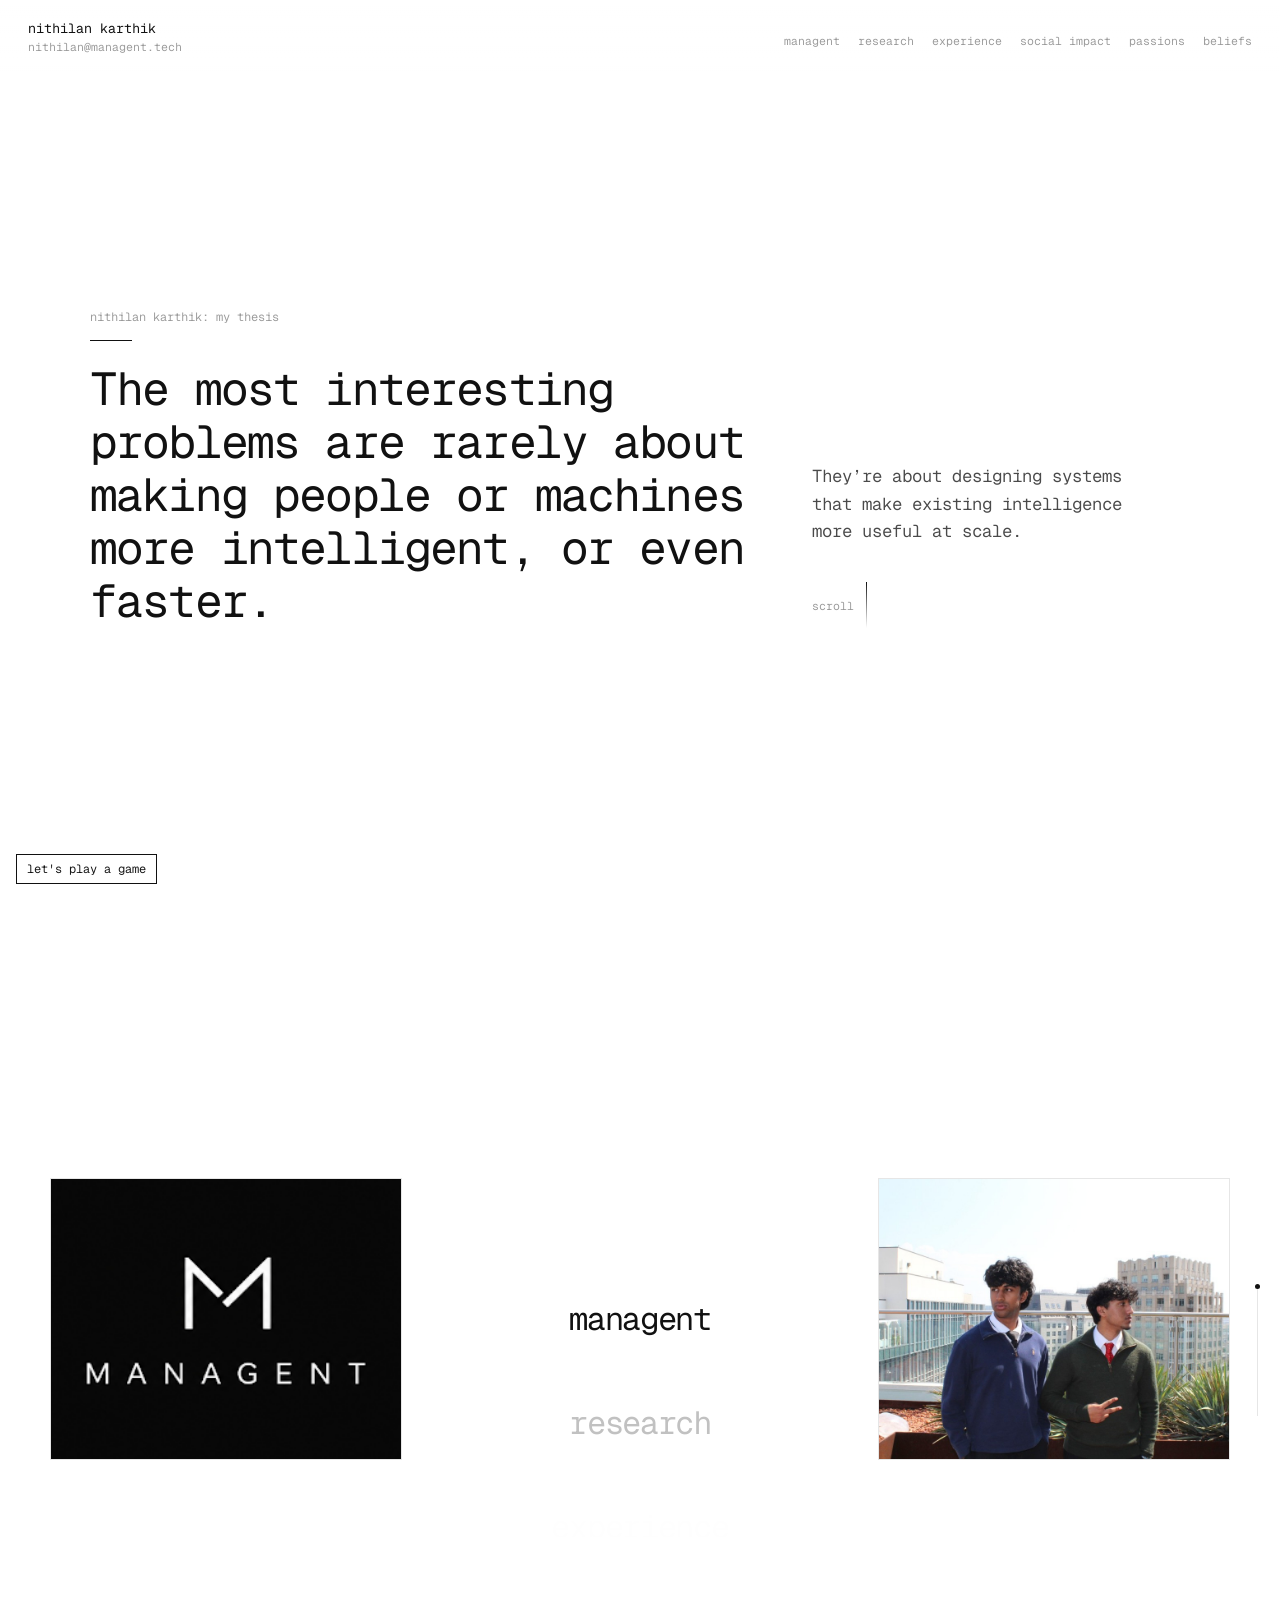
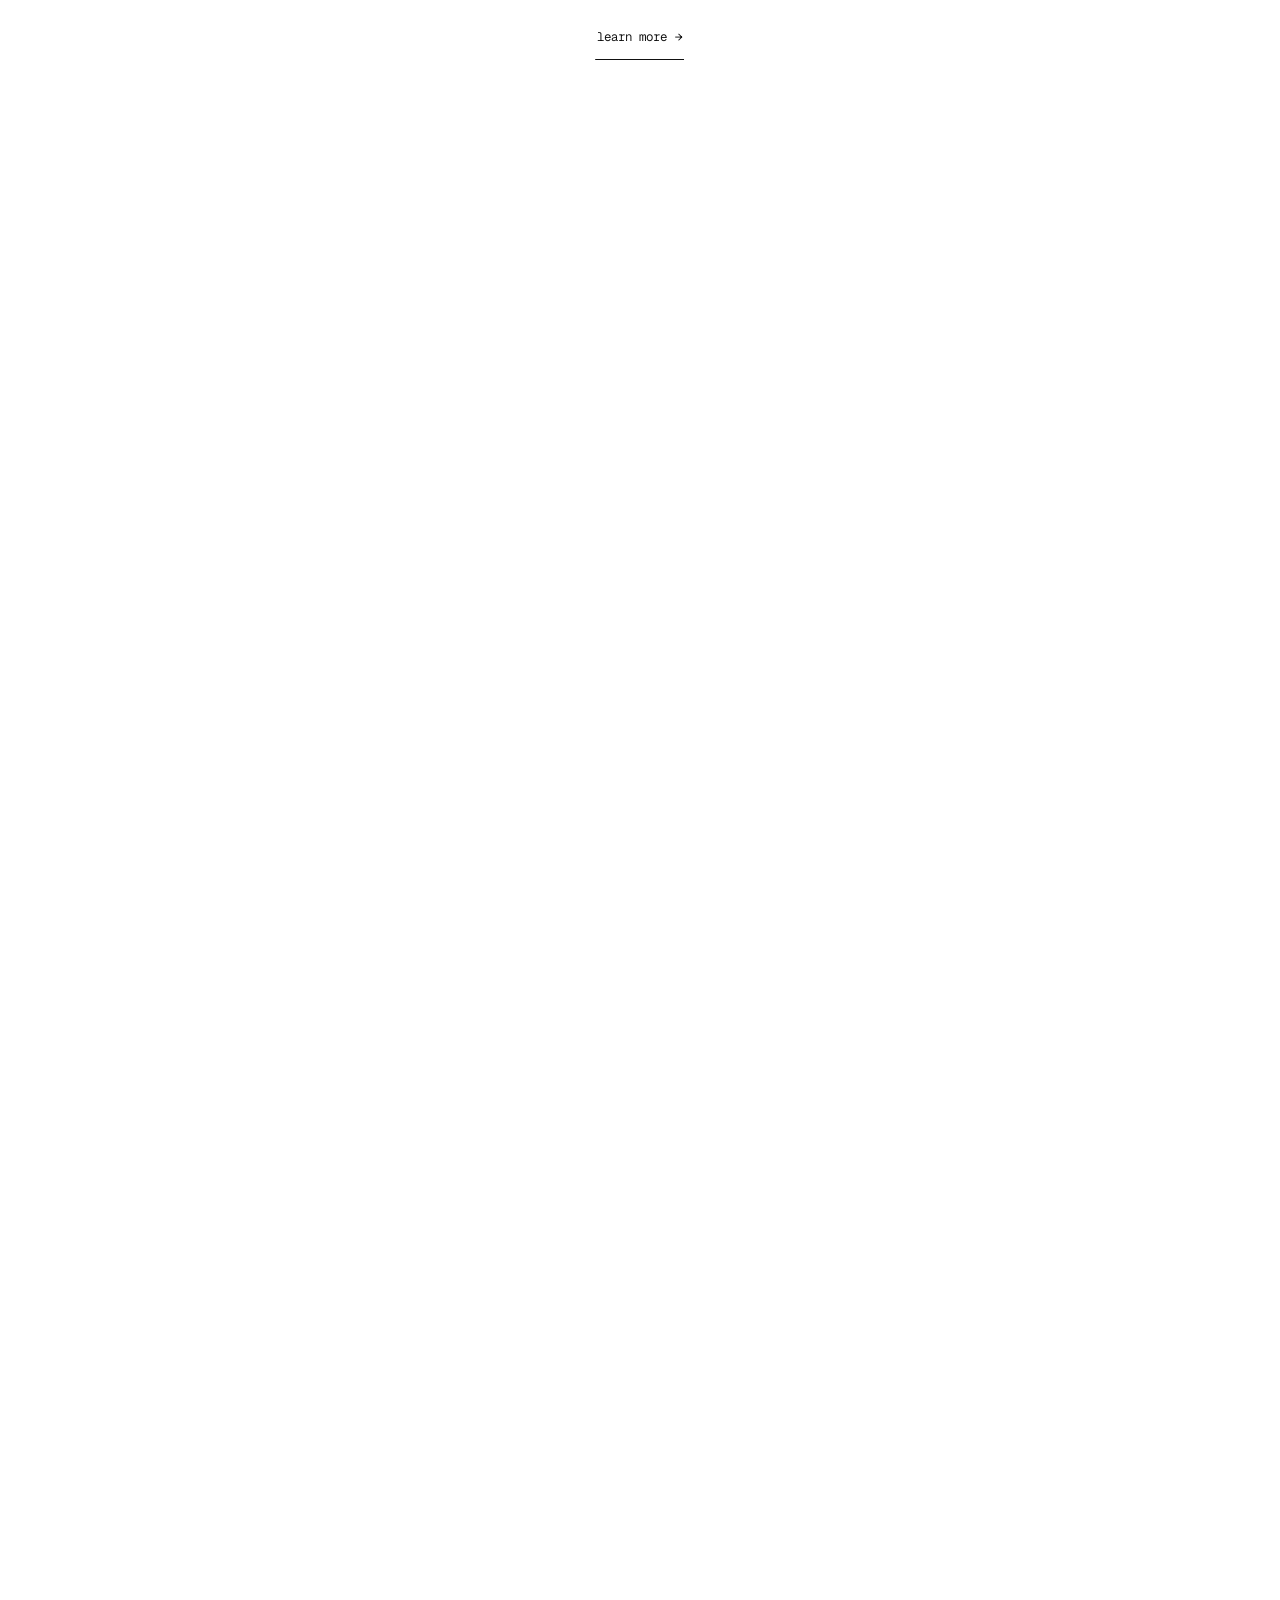
==== index.html @ 7f223bff "Ship the personal site: thesis reel, highlight pages, games, and SEO. Co-authored-by: Cursor <cursor" ====
<!doctype html>
<html lang="en">
  <head>
    <meta charset="UTF-8" />
    <meta name="viewport" content="width=device-width, initial-scale=1.0" />
    <meta name="theme-color" content="#ffffff" />
    <!-- seo:start -->
    <title>nithilan karthik — systems, gtm, engineering, project origin</title>
    <meta name="description" content="nithilan karthik builds systems that make existing intelligence more useful at scale. Co-founder of managent and Project Origin. Experience at DevRev (GTM/partnerships) and HaiIntel (forward deployed engineering)." />
    <meta name="author" content="nithilan karthik" />
    <meta name="keywords" content="nithilan karthik, Nithilan Karthik, Project Origin, DevRev, HaiIntel, immigrant entrepreneurship, GTM, forward deployed engineering" />
    <meta name="robots" content="index, follow, max-image-preview:large, max-snippet:-1, max-video-preview:-1" />
    <meta name="googlebot" content="index, follow" />
    <link rel="canonical" href="https://nithilankarthik.com/" />
    <link rel="author" href="https://www.linkedin.com/in/nithilan-karthik-24bb622b1" />
    <link rel="me" href="https://www.linkedin.com/in/nithilan-karthik-24bb622b1" />
    <link rel="me" href="https://www.projectorigin.co" />
    <meta property="og:type" content="profile" />
    <meta property="og:site_name" content="nithilan karthik" />
    <meta property="og:locale" content="en_US" />
    <meta property="og:title" content="nithilan karthik — systems, gtm, engineering, project origin" />
    <meta property="og:description" content="nithilan karthik builds systems that make existing intelligence more useful at scale. Co-founder of managent and Project Origin. Experience at DevRev (GTM/partnerships) and HaiIntel (forward deployed engineering)." />
    <meta property="og:url" content="https://nithilankarthik.com/" />
    <meta property="og:image" content="https://nithilankarthik.com/og.png" />
    <meta property="og:image:width" content="1200" />
    <meta property="og:image:height" content="630" />
    <meta property="og:image:alt" content="nithilan karthik" />
    <meta name="twitter:card" content="summary_large_image" />
    <meta name="twitter:title" content="nithilan karthik — systems, gtm, engineering, project origin" />
    <meta name="twitter:description" content="nithilan karthik builds systems that make existing intelligence more useful at scale. Co-founder of managent and Project Origin. Experience at DevRev (GTM/partnerships) and HaiIntel (forward deployed engineering)." />
    <meta name="twitter:image" content="https://nithilankarthik.com/og.png" />
    <meta name="twitter:image:alt" content="nithilan karthik" />
    <script type="application/ld+json">
{
  "@context": "https://schema.org",
  "@graph": [
    {
      "@type": "WebSite",
      "@id": "https://nithilankarthik.com/#website",
      "url": "https://nithilankarthik.com/",
      "name": "nithilan karthik",
      "email": "nithilan@managent.tech",
      "description": "nithilan karthik is co-founder of managent, the control plane for AI coding agent fleets (Slack for AI agents), and co-founder of Project Origin. Experience in B2B GTM at DevRev and forward deployed engineering at HaiIntel.",
      "inLanguage": "en",
      "publisher": {
        "@id": "https://nithilankarthik.com/#person"
      },
      "author": {
        "@id": "https://nithilankarthik.com/#person"
      }
    },
    {
      "@type": "Person",
      "@id": "https://nithilankarthik.com/#person",
      "name": "nithilan karthik",
      "alternateName": [
        "Nithilan Karthik",
        "nithilan"
      ],
      "url": "https://nithilankarthik.com/",
      "image": "https://nithilankarthik.com/og.png",
      "description": "nithilan karthik is co-founder of managent, the control plane for AI coding agent fleets (Slack for AI agents), and co-founder of Project Origin. Experience in B2B GTM at DevRev and forward deployed engineering at HaiIntel.",
      "jobTitle": [
        "Founder",
        "GTM",
        "Forward Deployed Engineer"
      ],
      "knowsAbout": [
        "managent",
        "AI agent coordination",
        "entrepreneurship",
        "B2B go-to-market",
        "partnerships",
        "AI systems",
        "forward deployed engineering",
        "immigrant entrepreneurship",
        "Project Origin",
        "cricket"
      ],
      "sameAs": [
        "https://www.linkedin.com/in/nithilan-karthik-24bb622b1",
        "https://www.projectorigin.co"
      ],
      "founder": [
        {
          "@type": "Organization",
          "name": "managent",
          "url": "https://www.managent.tech",
          "description": "Control plane for AI coding agent fleets — Slack for AI agents."
        },
        {
          "@type": "Organization",
          "name": "Project Origin",
          "url": "https://www.projectorigin.co",
          "description": "Bootcamp and learning platform making entrepreneurship accessible for immigrant students."
        }
      ],
      "worksFor": [
        {
          "@type": "Organization",
          "name": "managent",
          "url": "https://www.managent.tech"
        },
        {
          "@type": "Organization",
          "name": "Project Origin",
          "url": "https://www.projectorigin.co"
        }
      ],
      "affiliation": [
        {
          "@type": "Organization",
          "name": "Harvard John A. Paulson School of Engineering and Applied Sciences",
          "alternateName": "Harvard SEAS"
        },
        {
          "@type": "Organization",
          "name": "MIT Laboratory for Information and Decision Systems",
          "alternateName": "MIT LIDS"
        }
      ]
    },
    {
      "@type": "WebPage",
      "@id": "https://nithilankarthik.com/#webpage",
      "url": "https://nithilankarthik.com/",
      "name": "nithilan karthik — systems, gtm, engineering, project origin",
      "description": "nithilan karthik builds systems that make existing intelligence more useful at scale. Co-founder of managent and Project Origin. Experience at DevRev (GTM/partnerships) and HaiIntel (forward deployed engineering).",
      "isPartOf": {
        "@id": "https://nithilankarthik.com/#website"
      },
      "about": {
        "@id": "https://nithilankarthik.com/#person"
      },
      "author": {
        "@id": "https://nithilankarthik.com/#person"
      },
      "inLanguage": "en"
    },
    {
      "@type": "ProfilePage",
      "@id": "https://nithilankarthik.com/#profilepage",
      "url": "https://nithilankarthik.com/",
      "name": "nithilan karthik",
      "mainEntity": {
        "@id": "https://nithilankarthik.com/#person"
      },
      "about": {
        "@id": "https://nithilankarthik.com/#person"
      }
    }
  ]
}
    </script>
    <!-- seo:end -->
    <link rel="manifest" href="site.webmanifest" />


    <link rel="icon" href="favicon.svg" type="image/svg+xml" />
    <link rel="preconnect" href="https://fonts.googleapis.com" />
    <link rel="preconnect" href="https://fonts.gstatic.com" crossorigin />
    <link href="https://fonts.googleapis.com/css2?family=Geist+Mono:wght@400;500&family=IBM+Plex+Mono:wght@400;500&display=swap" rel="stylesheet" />
    <link rel="stylesheet" href="styles.css" />
  </head>
  <body>
    <a class="skip" href="#content">Skip to content</a>
    <header class="header">
      <div class="brand-block">
      <a class="brand" href="index.html">nithilan karthik</a>
      <a class="mail-inline" href="mailto:nithilan@managent.tech">nithilan@managent.tech</a>
    </div>
      <nav aria-label="Highlights">
        <div class="nav">
          <a href="managent.html" data-slug="managent">managent</a>
          <a href="research.html" data-slug="research">research</a>
          <a href="experience.html" data-slug="experience">experience</a>
          <a href="social-impact.html" data-slug="social-impact">social impact</a>
          <a href="passions.html" data-slug="passions">passions</a>
          <a href="beliefs.html" data-slug="beliefs">beliefs</a>
        </div>
      </nav>
    </header>

    <main id="content">
      <section class="thesis" aria-labelledby="thesis-title">
        <p class="eyebrow">nithilan karthik: my thesis</p>
        <div class="thesis-grid">
          <h1 id="thesis-title">The most interesting problems are rarely about making people or machines more intelligent, or even faster.</h1>
          <div>
            <p class="lede">
              They’re about designing systems that make existing intelligence more useful at scale.
            </p>
            <button class="cue" type="button">
              scroll
              <i aria-hidden="true"></i>
            </button>
          </div>
        </div>
      </section>

      <section class="reel" id="highlights" aria-label="Highlights">
        <div class="beats" aria-hidden="true">
          <span></span><span></span><span></span><span></span><span></span><span></span>
        </div>
        <div class="sticky">
          <div class="stage">
            <div class="side side-left">
              <div class="panel">
                <div class="frame has-image" style="--wash: #111">
                  <img src="photos/managent-right.png" alt="The managent mark." />
                </div>
              </div>
              <div class="panel" style="opacity: 0" aria-hidden="true">
                <img class="logo" src="photos/seas.svg" alt="Harvard SEAS." />
              </div>
              <div class="panel" style="opacity: 0" aria-hidden="true">
                <div class="frame has-image" style="--wash: #000">
                  <img src="photos/experience-left.png" alt="The Haiintel mark." />
                </div>
              </div>
              <div class="panel" style="opacity: 0" aria-hidden="true">
                <div class="frame has-image" style="--wash: #1a1a1a">
                  <img src="photos/social-left.jpg" alt="A team holding a third-place check." />
                </div>
              </div>
              <div class="panel" style="opacity: 0" aria-hidden="true">
                <div class="frame has-image" style="--wash: #c5d5c8">
                  <img src="photos/passions-left.jpg" alt="Looking out over a mountain lake." />
                </div>
              </div>
              <div class="panel" style="opacity: 0" aria-hidden="true"></div>
            </div>

            <div class="mid">
              <div class="wheel" aria-hidden="true">
                <div class="track" style="transform: translate3d(0, -42px, 0)">
                  <p class="word">managent</p>
                  <p class="word" style="opacity: 0.26">research</p>
                  <p class="word" style="opacity: 0.04">experience</p>
                  <p class="word" style="opacity: 0">social impact</p>
                  <p class="word" style="opacity: 0">passions</p>
                  <p class="word" style="opacity: 0">beliefs</p>
                </div>
              </div>
            </div>

            <div class="side side-right">
              <div class="panel">
                <div class="frame has-image" style="--wash: #d7dde3">
                  <img src="photos/managent-left.jpg" alt="Two people on a rooftop." />
                </div>
              </div>
              <div class="panel" style="opacity: 0" aria-hidden="true">
                <img class="logo" src="photos/lids.svg" alt="MIT LIDS." />
              </div>
              <div class="panel" style="opacity: 0" aria-hidden="true">
                <img class="logo" src="photos/devrev.png" alt="The DevRev mark." />
              </div>
              <div class="panel" style="opacity: 0" aria-hidden="true">
                <div class="frame has-image" style="--wash: #111">
                  <img src="photos/social-right.jpg" alt="A team holding a first-place check." />
                </div>
              </div>
              <div class="panel" style="opacity: 0" aria-hidden="true">
                <div class="frame has-image" style="--wash: #d7e4c8">
                  <img src="photos/passions-right.jpg" alt="A cricket shot, mid-swing." />
                </div>
              </div>
              <div class="panel" style="opacity: 0" aria-hidden="true"></div>
            </div>
          </div>

          <div class="dock">
            <a class="more" href="managent.html" aria-label="Learn more about managent">learn more <span class="arrow">→</span></a>
            <a class="more" href="research.html" style="opacity: 0; pointer-events: none" tabindex="-1" aria-hidden="true" aria-label="Learn more about research">learn more <span class="arrow">→</span></a>
            <a class="more" href="experience.html" style="opacity: 0; pointer-events: none" tabindex="-1" aria-hidden="true" aria-label="Learn more about experience">learn more <span class="arrow">→</span></a>
            <a class="more" href="social-impact.html" style="opacity: 0; pointer-events: none" tabindex="-1" aria-hidden="true" aria-label="Learn more about social impact">learn more <span class="arrow">→</span></a>
            <a class="more" href="passions.html" style="opacity: 0; pointer-events: none" tabindex="-1" aria-hidden="true" aria-label="Learn more about passions">learn more <span class="arrow">→</span></a>
            <a class="more" href="beliefs.html" style="opacity: 0; pointer-events: none" tabindex="-1" aria-hidden="true" aria-label="Learn more about beliefs">learn more <span class="arrow">→</span></a>
          </div>

          <div class="rail" aria-hidden="true"><span></span></div>
        </div>
      </section>

      <section class="reel-static" aria-label="Highlights">
        <article>
          <p class="kicker">origin</p>
          <h2>managent</h2>
          <p class="caption">The work as it stands.</p>
          <a class="more" href="managent.html">learn more <span class="arrow">→</span></a>
        </article>
        <article>
          <p class="kicker">question</p>
          <h2>research</h2>
          <p class="caption">The problem, before it had an answer.</p>
          <a class="more" href="research.html">learn more <span class="arrow">→</span></a>
        </article>
        <article>
          <p class="kicker">then</p>
          <h2>experience</h2>
          <p class="caption">Rooms and roles that shaped the way you work.</p>
          <a class="more" href="experience.html">learn more <span class="arrow">→</span></a>
        </article>
        <article>
          <p class="kicker">for whom</p>
          <h2>social impact</h2>
          <p class="caption">Someone the work was actually for.</p>
          <a class="more" href="social-impact.html">learn more <span class="arrow">→</span></a>
        </article>
        <article>
          <p class="kicker">off hours</p>
          <h2>passions</h2>
          <p class="caption">What you return to when the work is done.</p>
          <a class="more" href="passions.html">learn more <span class="arrow">→</span></a>
        </article>
        <article>
          <p class="kicker">held</p>
          <h2>beliefs</h2>
          <p class="caption">A line you actually believe.</p>
          <a class="more" href="beliefs.html">learn more <span class="arrow">→</span></a>
        </article>
      </section>

      <section class="seo-identity" aria-hidden="true">
        <h2>about nithilan karthik</h2>
        <p>
          nithilan karthik is the co-founder of
          <a href="https://www.managent.tech">managent</a>,
          a control plane for AI coding agent fleets, also known as Slack for AI agents.
          He co-founded
          <a href="https://www.projectorigin.co">Project Origin</a>,
          an immigrant entrepreneurship initiative, and has experience in B2B GTM at DevRev
          and forward deployed engineering at HaiIntel.
          Reach him at
          <a href="mailto:nithilan@managent.tech">nithilan@managent.tech</a>.
        </p>
      </section>
    </main>
    <a class="chip" href="games.html">let's play a game</a>
    <script src="reel.js" defer></script>
  </body>
</html>
---- styles.css ----
:root {
  --paper: #ffffff;
  --ink: #111111;
  --body: #4a4a4a;
  --caption: #8a8a8a;
  --muted: #9a9a9a;
  --line: #e6e6e6;
  --display: "Geist Mono", "IBM Plex Mono", ui-monospace, "SF Mono", Menlo, Consolas, monospace;
  --sans: "Geist Mono", "IBM Plex Mono", ui-monospace, "SF Mono", Menlo, Consolas, monospace;
  color-scheme: light;
}

* {
  box-sizing: border-box;
}

html {
  scroll-snap-type: y proximity;
}

html,
body,
#root {
  margin: 0;
  min-height: 100%;
}

body {
  background: var(--paper);
  color: var(--ink);
  font-family: var(--sans);
  font-weight: 380;
  font-size: 16px;
  line-height: 1.5;
  text-rendering: optimizeLegibility;
  -webkit-font-smoothing: antialiased;
}

body::before {
  content: none;
}

::selection {
  background: var(--ink);
  color: var(--paper);
}

a {
  color: inherit;
}

figure {
  margin: 0;
}

button,
a {
  -webkit-tap-highlight-color: transparent;
}

:focus-visible {
  outline: 1px solid var(--ink);
  outline-offset: 3px;
}

.sr {
  position: absolute;
  width: 1px;
  height: 1px;
  padding: 0;
  margin: -1px;
  overflow: hidden;
  clip: rect(0, 0, 0, 0);
  white-space: nowrap;
  border: 0;
}

.skip {
  position: fixed;
  left: 16px;
  top: -48px;
  z-index: 40;
  background: var(--ink);
  color: var(--paper);
  padding: 8px 12px;
  text-decoration: none;
  font-size: 0.8rem;
}

.skip:focus {
  top: 12px;
}

.seo-identity {
  position: absolute;
  width: 1px;
  height: 1px;
  padding: 0;
  margin: -1px;
  overflow: hidden;
  clip: rect(0, 0, 0, 0);
  white-space: nowrap;
  border: 0;
}

.header {
  position: fixed;
  top: 0;
  left: 0;
  right: 0;
  z-index: 20;
  display: flex;
  justify-content: space-between;
  align-items: flex-end;
  gap: 24px;
  padding: 22px 28px 18px;
  background: linear-gradient(to bottom, rgba(255, 255, 255, 0.96), rgba(255, 255, 255, 0));
}

.header nav {
  margin-left: auto;
  min-width: 0;
}

.brand {
  font-family: var(--sans);
  font-style: normal;
  font-weight: 400;
  font-size: 0.84rem;
  letter-spacing: 0;
  text-decoration: none;
  line-height: 1;
  color: var(--ink);
}

.brand-block {
  display: flex;
  flex-direction: column;
  align-items: flex-start;
  gap: 6px;
  min-width: 0;
}

.mail-inline {
  font-size: 0.72rem;
  line-height: 1;
  color: var(--muted);
  text-decoration: none;
  letter-spacing: 0;
}

.mail-inline:hover,
.mail-inline:focus-visible {
  color: var(--ink);
  text-decoration: underline;
  text-underline-offset: 2px;
}

.mail {
  position: fixed;
  right: 16px;
  bottom: 16px;
  z-index: 30;
  padding: 8px 10px;
  background: #fff;
  color: var(--ink);
  border: 1px solid var(--line);
  text-decoration: none;
  font-size: 0.72rem;
  line-height: 1;
  max-width: calc(100vw - 160px);
  overflow: hidden;
  text-overflow: ellipsis;
  white-space: nowrap;
}

.mail:hover,
.mail:focus-visible {
  border-color: var(--ink);
}

.nav {
  display: flex;
  flex-wrap: nowrap;
  justify-content: flex-end;
  gap: 8px 18px;
}

.nav a {
  position: relative;
  text-decoration: none;
  font-size: 0.72rem;
  letter-spacing: 0;
  text-transform: none;
  color: var(--muted);
  padding-bottom: 4px;
  white-space: nowrap;
  transition: color 240ms ease;
}

.nav a.is-active {
  color: var(--ink);
}

.nav a.is-active::after {
  content: "";
  position: absolute;
  left: 0;
  right: 0;
  bottom: 0;
  height: 1px;
  background: currentColor;
  transform-origin: left;
  animation: draw 420ms cubic-bezier(0.16, 1, 0.3, 1) both;
}

.thesis {
  min-height: 100dvh;
  display: flex;
  flex-direction: column;
  justify-content: center;
  padding: 14vh 7vw 10vh;
  scroll-snap-align: start;
}

.eyebrow {
  margin: 0 0 22px;
  font-size: 0.75rem;
  letter-spacing: 0;
  text-transform: none;
  color: var(--muted);
}

.eyebrow::after {
  content: "";
  display: block;
  width: 42px;
  height: 1px;
  margin-top: 14px;
  background: var(--ink);
  transform-origin: left;
  animation: draw 900ms 180ms cubic-bezier(0.16, 1, 0.3, 1) both;
}

.thesis-grid {
  display: grid;
  grid-template-columns: minmax(0, 1.25fr) minmax(240px, 0.72fr);
  gap: clamp(28px, 5vw, 88px);
  align-items: end;
  will-change: transform, opacity;
}

.thesis h1,
.detail h1,
.word {
  font-family: var(--display);
  font-weight: 400;
  letter-spacing: -0.04em;
}

.thesis h1 {
  margin: 0;
  font-size: clamp(1.7rem, 3.6vw, 3rem);
  line-height: 1.15;
  max-width: 28ch;
  animation: rise 1000ms cubic-bezier(0.16, 1, 0.3, 1) both;
}

.lede {
  margin: 0;
  max-width: 34ch;
  color: var(--body);
  font-size: 1.08rem;
  line-height: 1.6;
  font-weight: 380;
  animation: rise 1000ms 140ms cubic-bezier(0.16, 1, 0.3, 1) both;
}

.cue {
  margin-top: 36px;
  display: inline-flex;
  align-items: center;
  gap: 12px;
  padding: 0;
  border: 0;
  background: none;
  color: var(--muted);
  font: inherit;
  font-size: 0.72rem;
  letter-spacing: 0;
  text-transform: none;
  cursor: pointer;
  animation: rise 1000ms 240ms cubic-bezier(0.16, 1, 0.3, 1) both;
}

.cue i {
  display: block;
  width: 1px;
  height: 46px;
  background: linear-gradient(var(--ink), transparent);
  transform-origin: top;
  animation: pulse 2.4s ease-in-out infinite;
}

.cue:hover {
  color: var(--ink);
}

.reel {
  position: relative;
  height: calc(100dvh * 6);
}

.beats {
  position: absolute;
  inset: 0;
  display: flex;
  flex-direction: column;
  pointer-events: none;
}

.beats span {
  flex: 1;
  scroll-snap-align: start;
}

.sticky {
  position: sticky;
  top: 0;
  height: 100dvh;
  display: flex;
  flex-direction: column;
  justify-content: center;
  align-items: center;
  gap: 18px;
}

.stage {
  width: min(1180px, calc(100% - 72px));
  height: min(62vh, 620px);
  display: grid;
  grid-template-columns: minmax(0, 1fr) minmax(240px, 420px) minmax(0, 1fr);
  gap: clamp(16px, 2.2vw, 36px);
  align-items: center;
}

.side {
  position: relative;
  height: 100%;
  min-width: 0;
}

.panel {
  position: absolute;
  inset: 0;
  display: grid;
  align-content: center;
  justify-items: center;
  text-align: center;
  will-change: transform, opacity;
}

.kicker {
  margin: 0;
  align-self: end;
  font-family: var(--sans);
  font-style: normal;
  font-weight: 400;
  font-size: 0.82rem;
  letter-spacing: 0;
  color: var(--caption);
}

.frame {
  width: min(100%, 380px);
  aspect-ratio: 5 / 4;
  border-radius: 0;
  position: relative;
  overflow: hidden;
  background: var(--wash, #f6f6f6);
  border: 1px solid var(--line);
}

.frame::after {
  content: none;
}

.frame.has-image::after {
  display: none;
}

.frame img {
  width: 100%;
  height: 100%;
  object-fit: cover;
  object-position: center center;
  display: block;
}

.logo {
  width: min(100%, 380px);
  height: auto;
  display: block;
}

.caption {
  margin: 0;
  align-self: start;
  max-width: 30ch;
  color: var(--caption);
  font-size: 0.92rem;
  line-height: 1.45;
  font-weight: 380;
}

.mid {
  position: relative;
  height: 100%;
  width: 100%;
  min-width: 0;
  container-type: inline-size;
}

.wheel {
  height: 100%;
  overflow: hidden;
  -webkit-mask-image: linear-gradient(
    to bottom,
    transparent 0%,
    #000 22%,
    #000 78%,
    transparent 100%
  );
  mask-image: linear-gradient(
    to bottom,
    transparent 0%,
    #000 22%,
    #000 78%,
    transparent 100%
  );
}

.track {
  position: absolute;
  left: 0;
  right: 0;
  top: 50%;
  will-change: transform;
}

.word {
  margin: 0;
  height: 104px;
  display: flex;
  align-items: center;
  justify-content: center;
  font-size: clamp(1.15rem, 3.2vw, 1.85rem);
  font-size: clamp(1.15rem, 9.5cqi, 2rem);
  line-height: 1;
  white-space: nowrap;
  user-select: none;
}

.dock {
  position: relative;
  height: 44px;
  width: min(1180px, calc(100% - 72px));
}

.more {
  position: absolute;
  left: 50%;
  top: 50%;
  transform: translate(-50%, -50%);
  display: inline-flex;
  align-items: center;
  justify-content: center;
  gap: 0.55rem;
  min-height: 44px;
  padding: 0 2px 2px;
  text-decoration: none;
  font-size: 0.78rem;
  letter-spacing: 0;
  text-transform: none;
  border-bottom: 1px solid var(--ink);
  white-space: nowrap;
  will-change: opacity;
}

.more .arrow {
  display: inline-block;
  transition: transform 420ms cubic-bezier(0.16, 1, 0.3, 1);
}

.more:hover .arrow,
.more:focus-visible .arrow {
  transform: translateX(5px);
}

.rail {
  position: absolute;
  right: 22px;
  top: 50%;
  transform: translateY(-50%);
  width: 1px;
  height: 132px;
  background: var(--line);
}

.rail span {
  position: absolute;
  left: -2px;
  top: 0;
  width: 5px;
  height: 5px;
  border-radius: 50%;
  background: var(--ink);
}

.detail {
  padding: 20vh 0 12vh;
}

.copy {
  width: min(680px, calc(100% - 12vw));
  margin: 0 auto;
}

.detail h1 {
  margin: 0;
  font-size: clamp(2rem, 6vw, 3.6rem);
  line-height: 1.05;
  animation: rise 900ms cubic-bezier(0.16, 1, 0.3, 1) both;
}

.dek {
  margin: 22px 0 0;
  max-width: 28ch;
  font-family: var(--sans);
  font-style: normal;
  font-weight: 400;
  font-size: 0.95rem;
  line-height: 1.5;
  letter-spacing: 0;
  color: var(--body);
  animation: rise 900ms 90ms cubic-bezier(0.16, 1, 0.3, 1) both;
}

.prose {
  margin-top: 28px;
  animation: rise 900ms 160ms cubic-bezier(0.16, 1, 0.3, 1) both;
}

.prose p {
  margin: 0 0 14px;
  max-width: 46ch;
  color: var(--body);
  font-size: 1.05rem;
  line-height: 1.65;
}

.quote-box {
  margin: 36px 0;
  padding: 28px 26px 24px;
  border: 1px solid var(--line);
  background: #fafafa;
  animation: rise 900ms 180ms cubic-bezier(0.16, 1, 0.3, 1) both;
}

.quote-box p {
  margin: 0 0 14px;
  max-width: none;
  color: var(--ink);
  font-size: 0.98rem;
  line-height: 1.7;
}

.quote-box p:last-of-type {
  margin-bottom: 18px;
}

.quote-box cite {
  display: block;
  font-style: normal;
  font-size: 0.78rem;
  color: var(--muted);
}

.thesis-box .thesis-line {
  margin: 0 0 22px;
  font-family: var(--display);
  font-size: clamp(1.15rem, 2.4vw, 1.45rem);
  line-height: 1.35;
  letter-spacing: -0.02em;
  color: var(--ink);
}

.thesis-box .out-link {
  margin: 0;
  color: var(--body);
  font-size: 0.92rem;
}

.out-link {
  margin-top: 22px;
}

.out-link a {
  color: var(--ink);
  text-decoration: underline;
  text-underline-offset: 3px;
}

.prose a {
  color: var(--ink);
  text-decoration: underline;
  text-underline-offset: 2px;
}

.plates {
  width: min(1080px, calc(100% - 10vw));
  margin: 56px auto 0;
  display: grid;
  grid-template-columns: 1fr 1fr;
  gap: 16px;
  animation: rise 900ms 200ms cubic-bezier(0.16, 1, 0.3, 1) both;
}

.plates .frame {
  width: 100%;
  border-radius: 0;
}

.plate-caption {
  margin: 10px 0 0;
  text-align: center;
  color: var(--caption);
  font-size: 0.88rem;
}

.plate {
  min-width: 0;
}

.thread-jump {
  display: flex;
  flex-wrap: wrap;
  gap: 10px 18px;
  margin-top: 36px;
  padding-top: 18px;
  border-top: 1px solid var(--line);
  animation: rise 900ms 200ms cubic-bezier(0.16, 1, 0.3, 1) both;
}

.thread-jump a {
  text-decoration: none;
  font-size: 0.78rem;
  color: var(--muted);
  transition: color 220ms ease;
}

.thread-jump a:hover,
.thread-jump a:focus-visible {
  color: var(--ink);
}

.threads {
  width: min(680px, calc(100% - 12vw));
  margin: 64px auto 0;
  display: flex;
  flex-direction: column;
}

.thread {
  padding: 36px 0;
  border-top: 1px solid var(--line);
  scroll-margin-top: 96px;
  animation: rise 900ms cubic-bezier(0.16, 1, 0.3, 1) both;
}

.thread:nth-child(1) { animation-delay: 120ms; }
.thread:nth-child(2) { animation-delay: 180ms; }
.thread:nth-child(3) { animation-delay: 240ms; }
.thread:nth-child(4) { animation-delay: 300ms; }

.thread-index {
  margin: 0 0 10px;
  font-size: 0.72rem;
  letter-spacing: 0;
  color: var(--muted);
}

.thread h2 {
  margin: 0 0 18px;
  font-family: var(--display);
  font-weight: 400;
  font-size: clamp(1.45rem, 3.2vw, 2rem);
  letter-spacing: -0.03em;
  line-height: 1.1;
  color: var(--ink);
}

.thread .prose {
  margin-top: 0;
  animation: none;
}

.next {
  display: flex;
  flex-direction: column;
  align-items: flex-start;
  gap: 8px;
  margin-top: 72px;
  padding-top: 22px;
  border-top: 1px solid var(--line);
  text-decoration: none;
}

.next em {
  font-style: normal;
  font-size: 0.72rem;
  letter-spacing: 0;
  text-transform: none;
  color: var(--muted);
}

.next strong {
  font-family: var(--display);
  font-weight: 400;
  font-style: normal;
  font-size: clamp(1.2rem, 2.4vw, 1.6rem);
  letter-spacing: 0;
  line-height: 1;
  display: inline-flex;
  align-items: baseline;
  gap: 12px;
}

.next .arrow {
  display: inline-block;
  font-style: normal;
  transition: transform 420ms cubic-bezier(0.16, 1, 0.3, 1);
}

.next:hover .arrow,
.next:focus-visible .arrow {
  transform: translateX(6px);
}

.missing {
  min-height: 100dvh;
  display: grid;
  place-items: center;
  padding: 20vh 8vw;
  text-align: center;
}

.missing h1 {
  font-family: var(--display);
  font-weight: 500;
  font-size: clamp(3rem, 7vw, 5rem);
  letter-spacing: -0.04em;
  margin: 0 0 16px;
}

.missing a {
  letter-spacing: 0;
  text-transform: none;
  font-size: 0.75rem;
  text-underline-offset: 4px;
}

.reel-static {
  display: none;
  padding: 8vh 8vw 16vh;
  gap: 64px;
}

.reel-static article {
  display: grid;
  gap: 10px;
  max-width: 640px;
  scroll-snap-align: start;
}

.reel-static .more {
  position: relative;
  left: auto;
  top: auto;
  transform: none;
  width: fit-content;
  margin-top: 8px;
}

.reel-static h2 {
  margin: 0;
  font-family: var(--display);
  font-weight: 500;
  font-size: clamp(3rem, 8vw, 5rem);
  letter-spacing: -0.04em;
  line-height: 0.95;
}

@keyframes rise {
  from {
    opacity: 0;
    transform: translateY(18px);
  }
  to {
    opacity: 1;
    transform: none;
  }
}

@keyframes draw {
  from {
    transform: scaleX(0);
  }
  to {
    transform: scaleX(1);
  }
}

@keyframes pulse {
  0%,
  100% {
    transform: scaleY(0.35);
    opacity: 0.35;
  }
  50% {
    transform: scaleY(1);
    opacity: 1;
  }
}

@keyframes sheen {
  0%,
  100% {
    transform: translateX(-8%);
  }
  50% {
    transform: translateX(8%);
  }
}

@media (max-width: 980px) {
  .header {
    flex-direction: column;
    align-items: stretch;
    gap: 10px;
    padding: 16px 18px 12px;
  }

  .header nav {
    width: 100%;
    margin-left: 0;
  }

  .nav {
    width: 100%;
    justify-content: space-between;
    gap: 6px;
    overflow-x: auto;
    scrollbar-width: none;
    padding-bottom: 2px;
  }

  .nav a {
    font-size: 0.52rem;
    letter-spacing: 0;
  }

  .nav::-webkit-scrollbar {
    display: none;
  }

  .thesis {
    padding: 18vh 22px 12vh;
  }

  .thesis-grid {
    grid-template-columns: 1fr;
    gap: 22px;
    align-items: start;
  }

  .thesis h1 {
    font-size: clamp(1.55rem, 7vw, 2rem);
  }

  .stage {
    width: min(520px, calc(100% - 36px));
    height: auto;
    grid-template-columns: 1fr;
    gap: 18px;
  }

  .mid {
    order: -1;
    width: 100%;
    height: 26dvh;
    min-height: 168px;
    min-width: 0;
  }

  .word {
    height: 64px;
    font-size: clamp(1.15rem, 6.4vw, 1.55rem);
  }

  .side-left {
    height: 250px;
  }

  .side-right {
    display: none;
  }

  .frame {
    width: min(72vw, 300px);
    aspect-ratio: 16 / 10;
  }

  .frame.has-image {
    aspect-ratio: 5 / 4;
  }

  .dock {
    width: min(520px, calc(100% - 36px));
  }

  .rail {
    right: 10px;
    height: 96px;
  }

  .plates {
    grid-template-columns: 1fr;
  }

  .sticky {
    padding-top: 72px;
  }
}

@media (prefers-reduced-motion: reduce) {
  html {
    scroll-snap-type: none;
  }

  .reel {
    display: none;
  }

  .reel-static {
    display: grid;
  }

  *,
  *::before,
  *::after {
    animation: none !important;
    transition: none !important;
  }
}

.home-float {
  position: fixed;
  top: 22px;
  left: 28px;
  z-index: 20;
}

.chip {
  position: fixed;
  left: 16px;
  bottom: 16px;
  z-index: 30;
  padding: 8px 10px;
  background: #fff;
  color: var(--ink);
  border: 1px solid var(--ink);
  text-decoration: none;
  font-size: 0.75rem;
  line-height: 1;
}

.chip:hover,
.chip:focus-visible {
  background: var(--ink);
  color: #fff;
}

.game,
.games {
  min-height: 100dvh;
  padding: 18vh 8vw 12vh;
}

.game h1,
.games h1 {
  margin: 0 0 8px;
  font-size: clamp(1.6rem, 4vw, 2.2rem);
  font-weight: 400;
  letter-spacing: -0.04em;
}

.game-note,
.games p {
  margin: 0;
  color: var(--caption);
  max-width: 42ch;
}

.game-list {
  margin-top: 36px;
  display: grid;
  gap: 0;
  max-width: 520px;
  border-top: 1px solid var(--line);
}

.game-list a {
  display: grid;
  gap: 4px;
  padding: 16px 0;
  border-bottom: 1px solid var(--line);
  text-decoration: none;
}

.game-list strong {
  font-weight: 400;
  color: var(--ink);
}

.game-list span {
  color: var(--caption);
  font-size: 0.82rem;
}

.game-list a:hover strong {
  text-decoration: underline;
  text-underline-offset: 3px;
}

.status {
  min-height: 1.4em;
  margin: 18px 0;
  color: var(--ink);
}

.score {
  margin: 14px 0 0;
  color: var(--caption);
}

.row {
  display: flex;
  flex-wrap: wrap;
  gap: 8px;
  margin-top: 8px;
}

.game-btn,
.pad,
.dir {
  font: inherit;
  font-size: 0.82rem;
  background: #fff;
  color: var(--ink);
  border: 1px solid var(--ink);
  padding: 8px 12px;
  cursor: pointer;
}

.game-btn:hover,
.dir:hover,
.pad:hover {
  background: var(--ink);
  color: #fff;
}

.game-btn:disabled,
.pad:disabled {
  opacity: 0.35;
  cursor: default;
  background: #fff;
  color: var(--ink);
}

.game-btn[hidden] {
  display: none;
}

.hand {
  display: flex;
  gap: 8px;
  min-height: 78px;
  align-items: center;
  margin: 8px 0 16px;
}

.card {
  width: 48px;
  height: 68px;
  border: 1px solid #111;
  background: #fff;
  color: #111;
  display: flex;
  flex-direction: column;
  justify-content: space-between;
  padding: 5px 6px 6px;
  line-height: 1;
  flex: 0 0 auto;
}

.card.red {
  color: #d0122d;
}

.card .rank {
  font-size: 13px;
}

.card .suit {
  align-self: flex-end;
  font-family: "Apple Symbols", "Segoe UI Symbol", "Noto Sans Symbols 2", sans-serif;
  font-size: 15px;
}

.card.back {
  background: repeating-linear-gradient(
    -45deg,
    #111 0 1px,
    #fff 1px 5px
  );
}

.card.back .rank,
.card.back .suit {
  visibility: hidden;
}

.seat {
  color: var(--caption);
  font-size: 0.78rem;
  margin: 0;
}

.board {
  display: grid;
  grid-template-columns: repeat(16, 15px);
  gap: 1px;
  width: max-content;
  background: #dedede;
  border: 1px solid #111;
  margin-top: 16px;
}

.cell {
  width: 15px;
  height: 15px;
  background: #fff;
}

.cell.on {
  background: #111;
}

.cell.food {
  background: #fff;
  box-shadow: inset 0 0 0 4px #111;
}

.dirs {
  display: grid;
  grid-template-columns: 44px 44px 44px;
  grid-template-areas:
    ". up ."
    "left down right";
  gap: 6px;
  margin-top: 16px;
  width: max-content;
}

.dir.up { grid-area: up; }
.dir.left { grid-area: left; }
.dir.down { grid-area: down; }
.dir.right { grid-area: right; }

.pads {
  display: grid;
  grid-template-columns: 88px 88px;
  gap: 8px;
  margin-top: 16px;
}

.pad {
  height: 88px;
  padding: 0;
}

.pad.lit {
  background: #111;
  color: #fff;
}
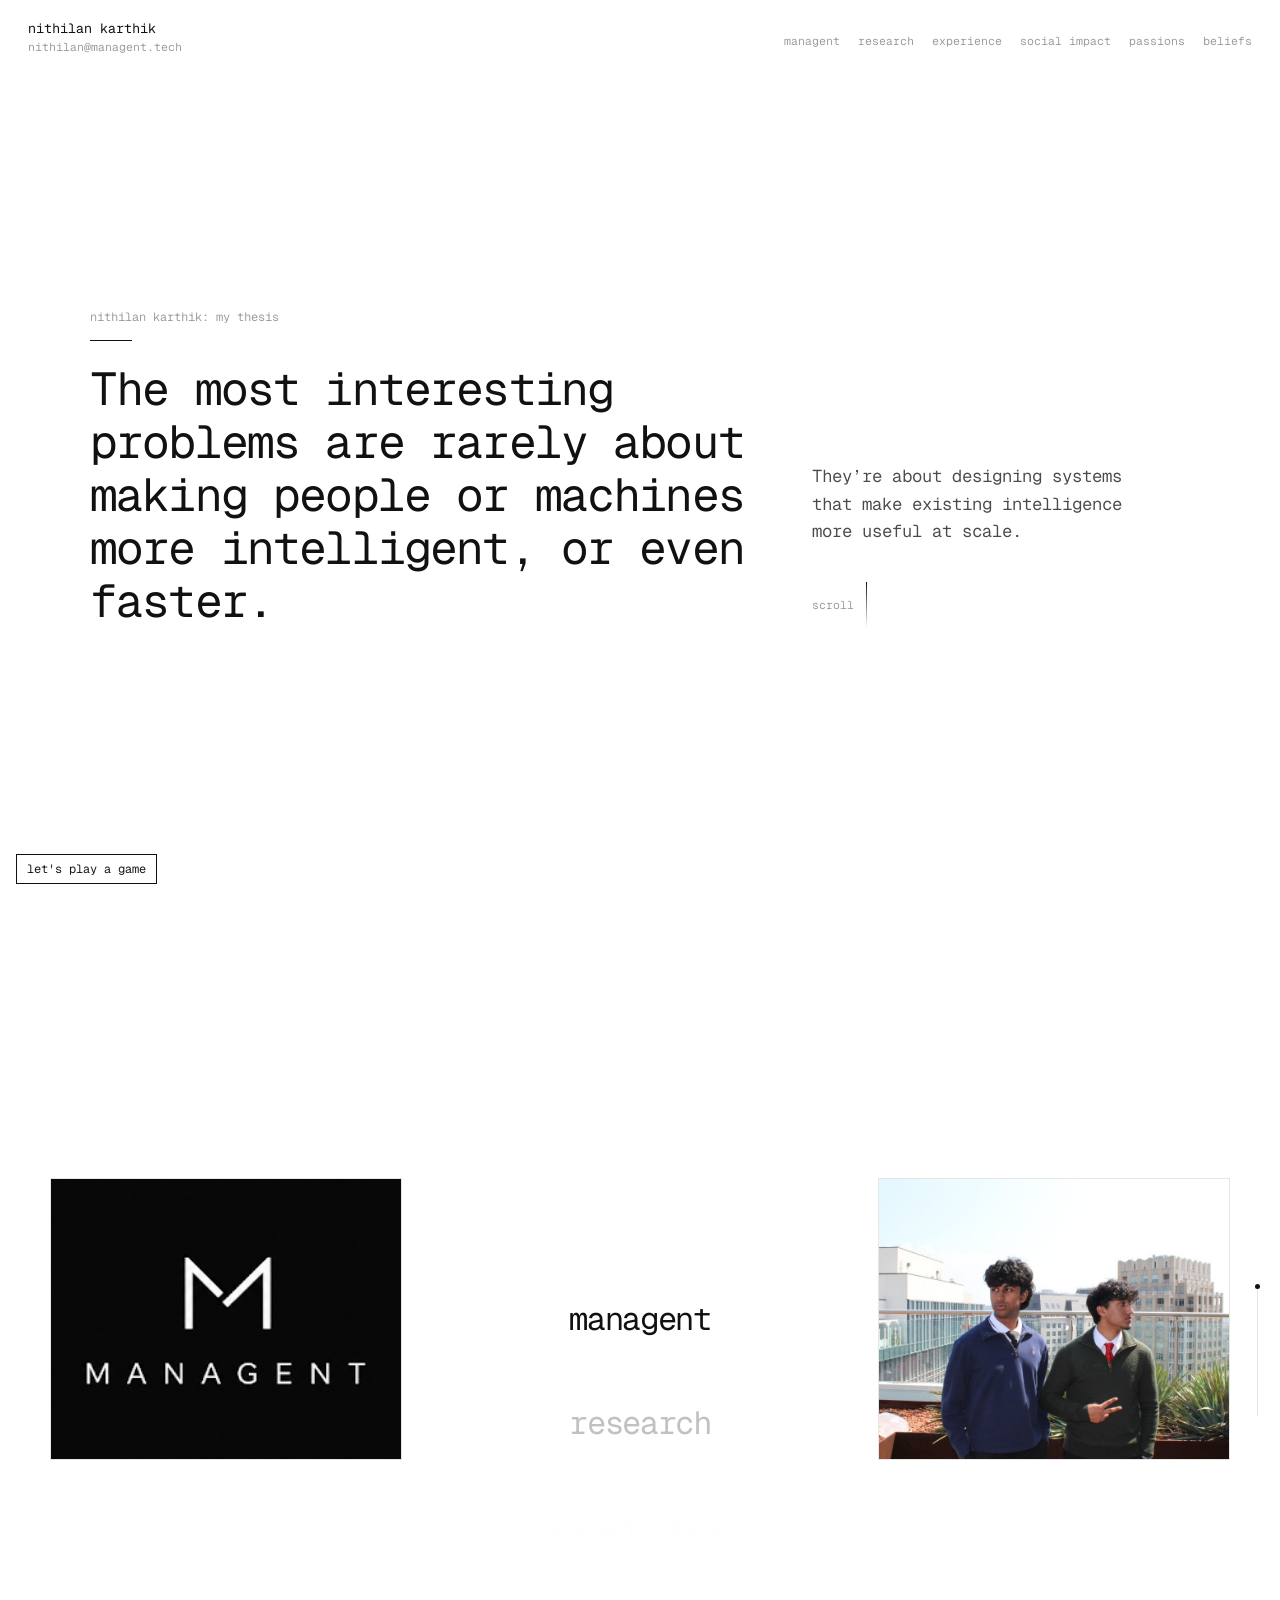
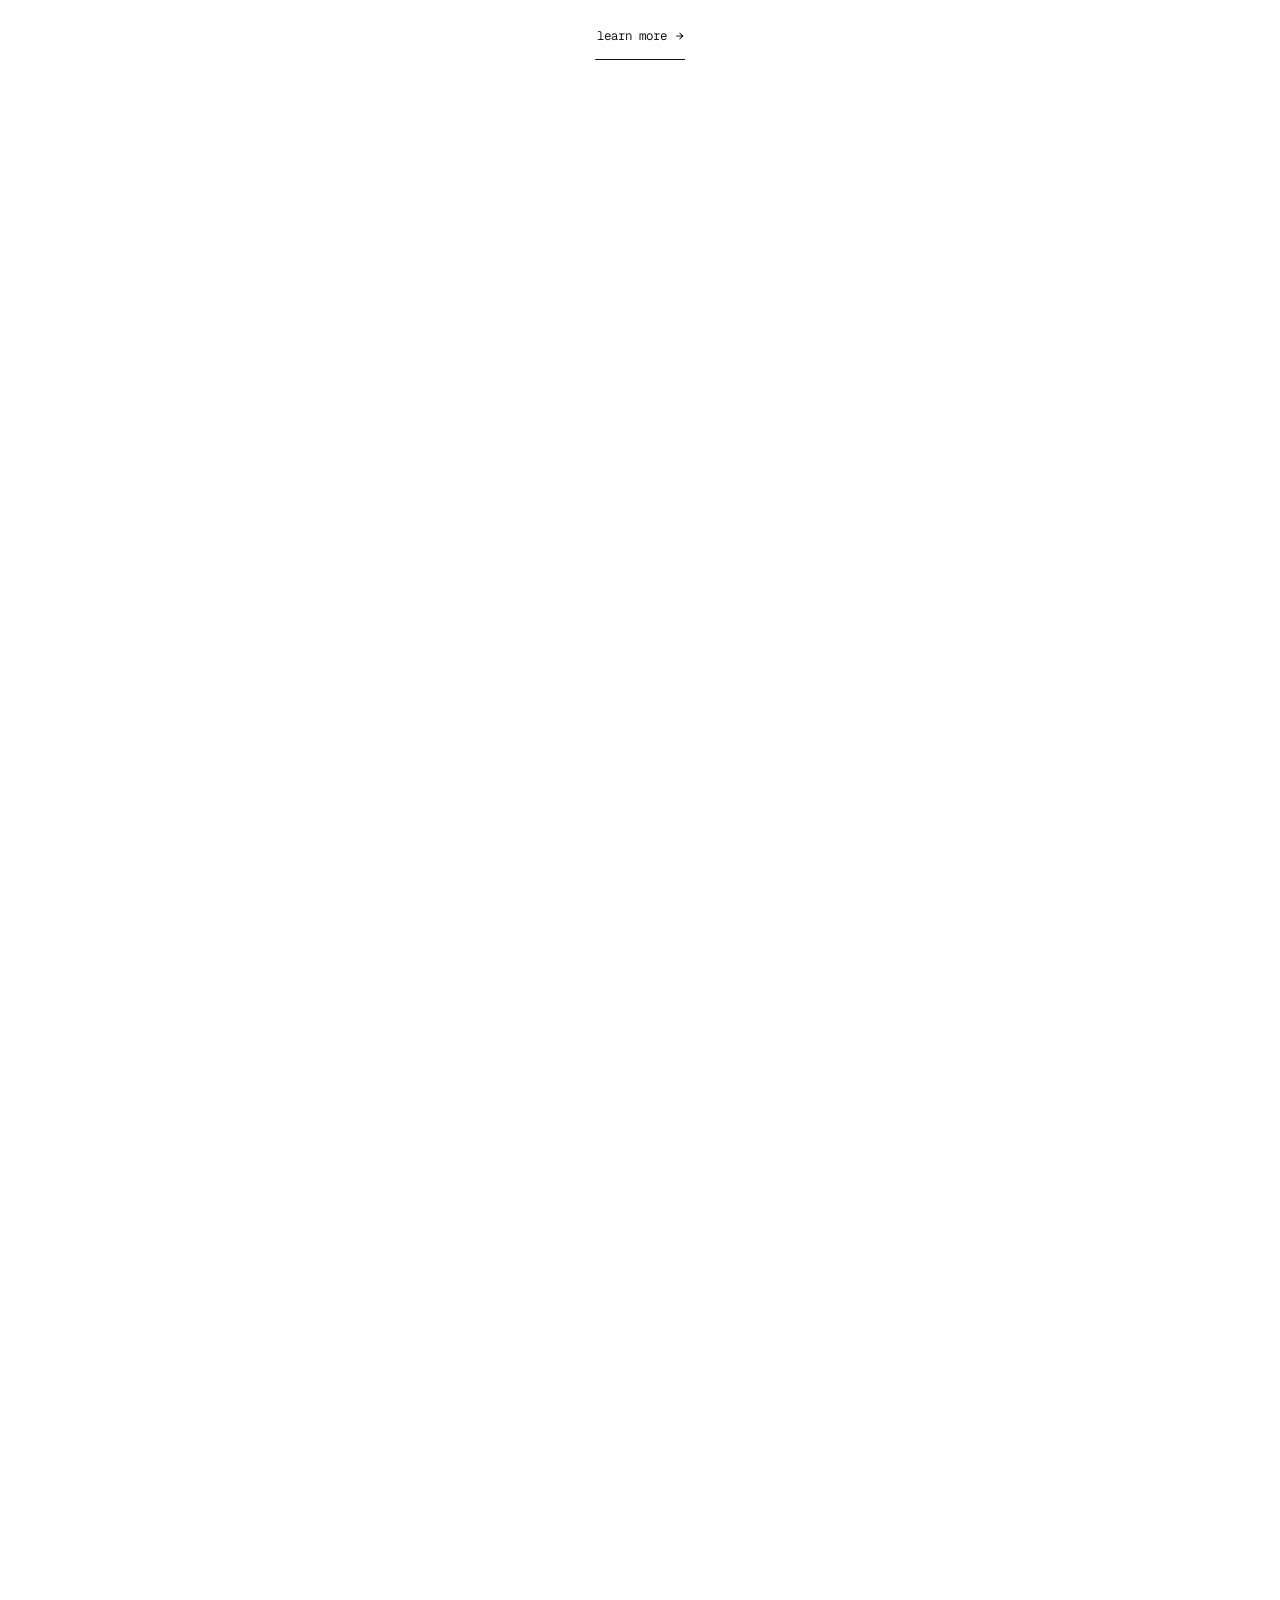
==== commit 3c9d9bc9: "Enrich Person schema, sync across pages, remove Project Origin links - Add givenName/familyName, bir" ====
--- a/index.html
+++ b/index.html
@@ -14,7 +14,6 @@
     <link rel="canonical" href="https://nithilankarthik.com/" />
     <link rel="author" href="https://www.linkedin.com/in/nithilan-karthik-24bb622b1" />
     <link rel="me" href="https://www.linkedin.com/in/nithilan-karthik-24bb622b1" />
-    <link rel="me" href="https://www.projectorigin.co" />
     <meta property="og:type" content="profile" />
     <meta property="og:site_name" content="nithilan karthik" />
     <meta property="og:locale" content="en_US" />
@@ -53,12 +52,17 @@
       "@type": "Person",
       "@id": "https://nithilankarthik.com/#person",
       "name": "nithilan karthik",
+      "givenName": "Nithilan",
+      "familyName": "Karthik",
       "alternateName": [
         "Nithilan Karthik",
         "nithilan"
       ],
       "url": "https://nithilankarthik.com/",
+      "mainEntityOfPage": "https://nithilankarthik.com/",
       "image": "https://nithilankarthik.com/og.png",
+      "email": "mailto:nithilan@managent.tech",
+      "birthDate": "2009",
       "description": "nithilan karthik is co-founder of managent, the control plane for AI coding agent fleets (Slack for AI agents), and co-founder of Project Origin. Experience in B2B GTM at DevRev and forward deployed engineering at HaiIntel.",
       "jobTitle": [
         "Founder",
@@ -78,45 +82,65 @@
         "cricket"
       ],
       "sameAs": [
-        "https://www.linkedin.com/in/nithilan-karthik-24bb622b1",
-        "https://www.projectorigin.co"
+        "https://www.linkedin.com/in/nithilan-karthik-24bb622b1"
       ],
       "founder": [
         {
           "@type": "Organization",
+          "@id": "https://www.managent.tech/#organization",
           "name": "managent",
+          "alternateName": "Managent",
           "url": "https://www.managent.tech",
+          "sameAs": "https://www.managent.tech",
           "description": "Control plane for AI coding agent fleets — Slack for AI agents."
         },
         {
           "@type": "Organization",
+          "@id": "https://nithilankarthik.com/#project-origin",
           "name": "Project Origin",
-          "url": "https://www.projectorigin.co",
           "description": "Bootcamp and learning platform making entrepreneurship accessible for immigrant students."
         }
       ],
       "worksFor": [
         {
-          "@type": "Organization",
-          "name": "managent",
-          "url": "https://www.managent.tech"
+          "@id": "https://www.managent.tech/#organization"
         },
         {
-          "@type": "Organization",
-          "name": "Project Origin",
-          "url": "https://www.projectorigin.co"
+          "@id": "https://nithilankarthik.com/#project-origin"
         }
       ],
       "affiliation": [
         {
-          "@type": "Organization",
+          "@id": "https://www.managent.tech/#organization"
+        },
+        {
+          "@type": "CollegeOrUniversity",
+          "@id": "https://seas.harvard.edu/#organization",
           "name": "Harvard John A. Paulson School of Engineering and Applied Sciences",
-          "alternateName": "Harvard SEAS"
+          "alternateName": "Harvard SEAS",
+          "url": "https://seas.harvard.edu",
+          "sameAs": "https://en.wikipedia.org/wiki/Harvard_John_A._Paulson_School_of_Engineering_and_Applied_Sciences",
+          "parentOrganization": {
+            "@type": "CollegeOrUniversity",
+            "name": "Harvard University",
+            "url": "https://www.harvard.edu",
+            "sameAs": "https://en.wikipedia.org/wiki/Harvard_University"
+          }
         },
         {
-          "@type": "Organization",
+          "@type": "ResearchOrganization",
+          "@id": "https://lids.mit.edu/#organization",
           "name": "MIT Laboratory for Information and Decision Systems",
-          "alternateName": "MIT LIDS"
+          "alternateName": "MIT LIDS",
+          "url": "https://lids.mit.edu",
+          "sameAs": "https://en.wikipedia.org/wiki/MIT_Laboratory_for_Information_and_Decision_Systems",
+          "parentOrganization": {
+            "@type": "CollegeOrUniversity",
+            "name": "Massachusetts Institute of Technology",
+            "alternateName": "MIT",
+            "url": "https://www.mit.edu",
+            "sameAs": "https://en.wikipedia.org/wiki/Massachusetts_Institute_of_Technology"
+          }
         }
       ]
     },
@@ -328,8 +352,7 @@
           nithilan karthik is the co-founder of
           <a href="https://www.managent.tech">managent</a>,
           a control plane for AI coding agent fleets, also known as Slack for AI agents.
-          He co-founded
-          <a href="https://www.projectorigin.co">Project Origin</a>,
+          He co-founded Project Origin,
           an immigrant entrepreneurship initiative, and has experience in B2B GTM at DevRev
           and forward deployed engineering at HaiIntel.
           Reach him at
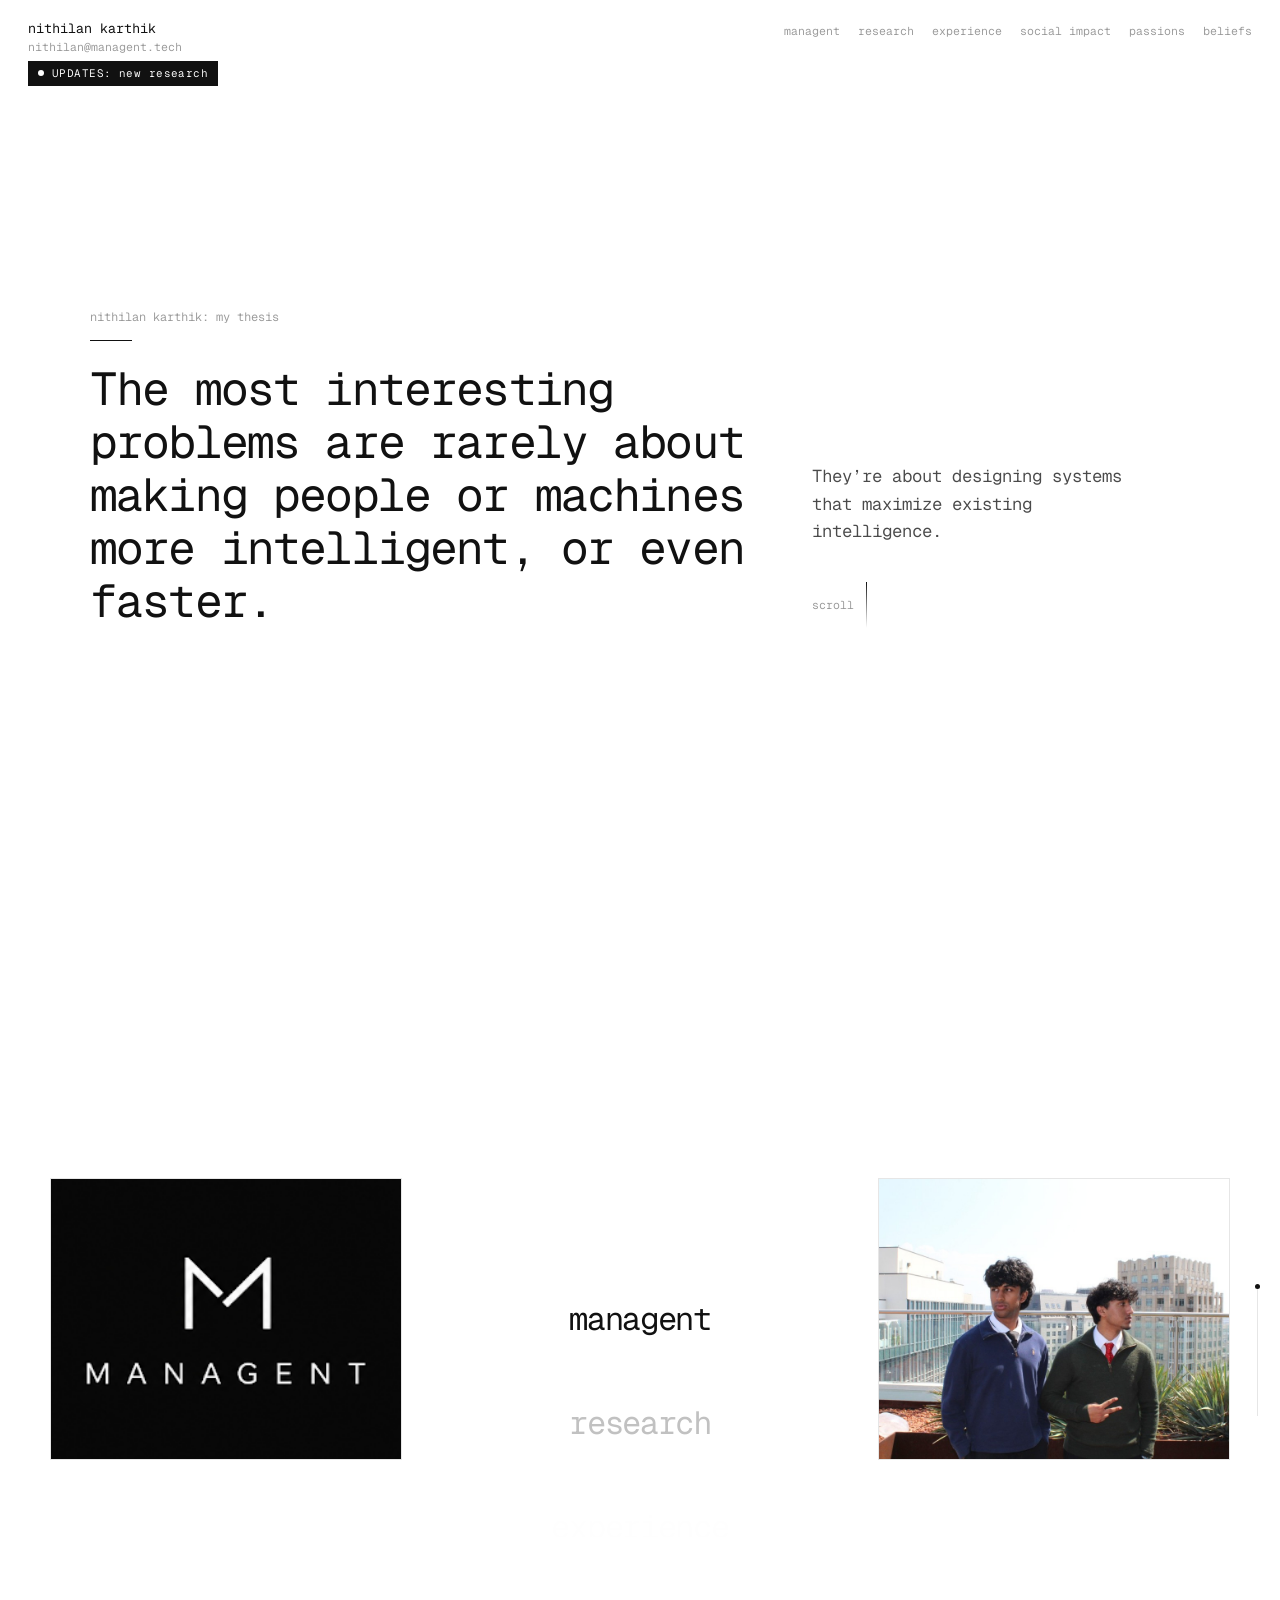
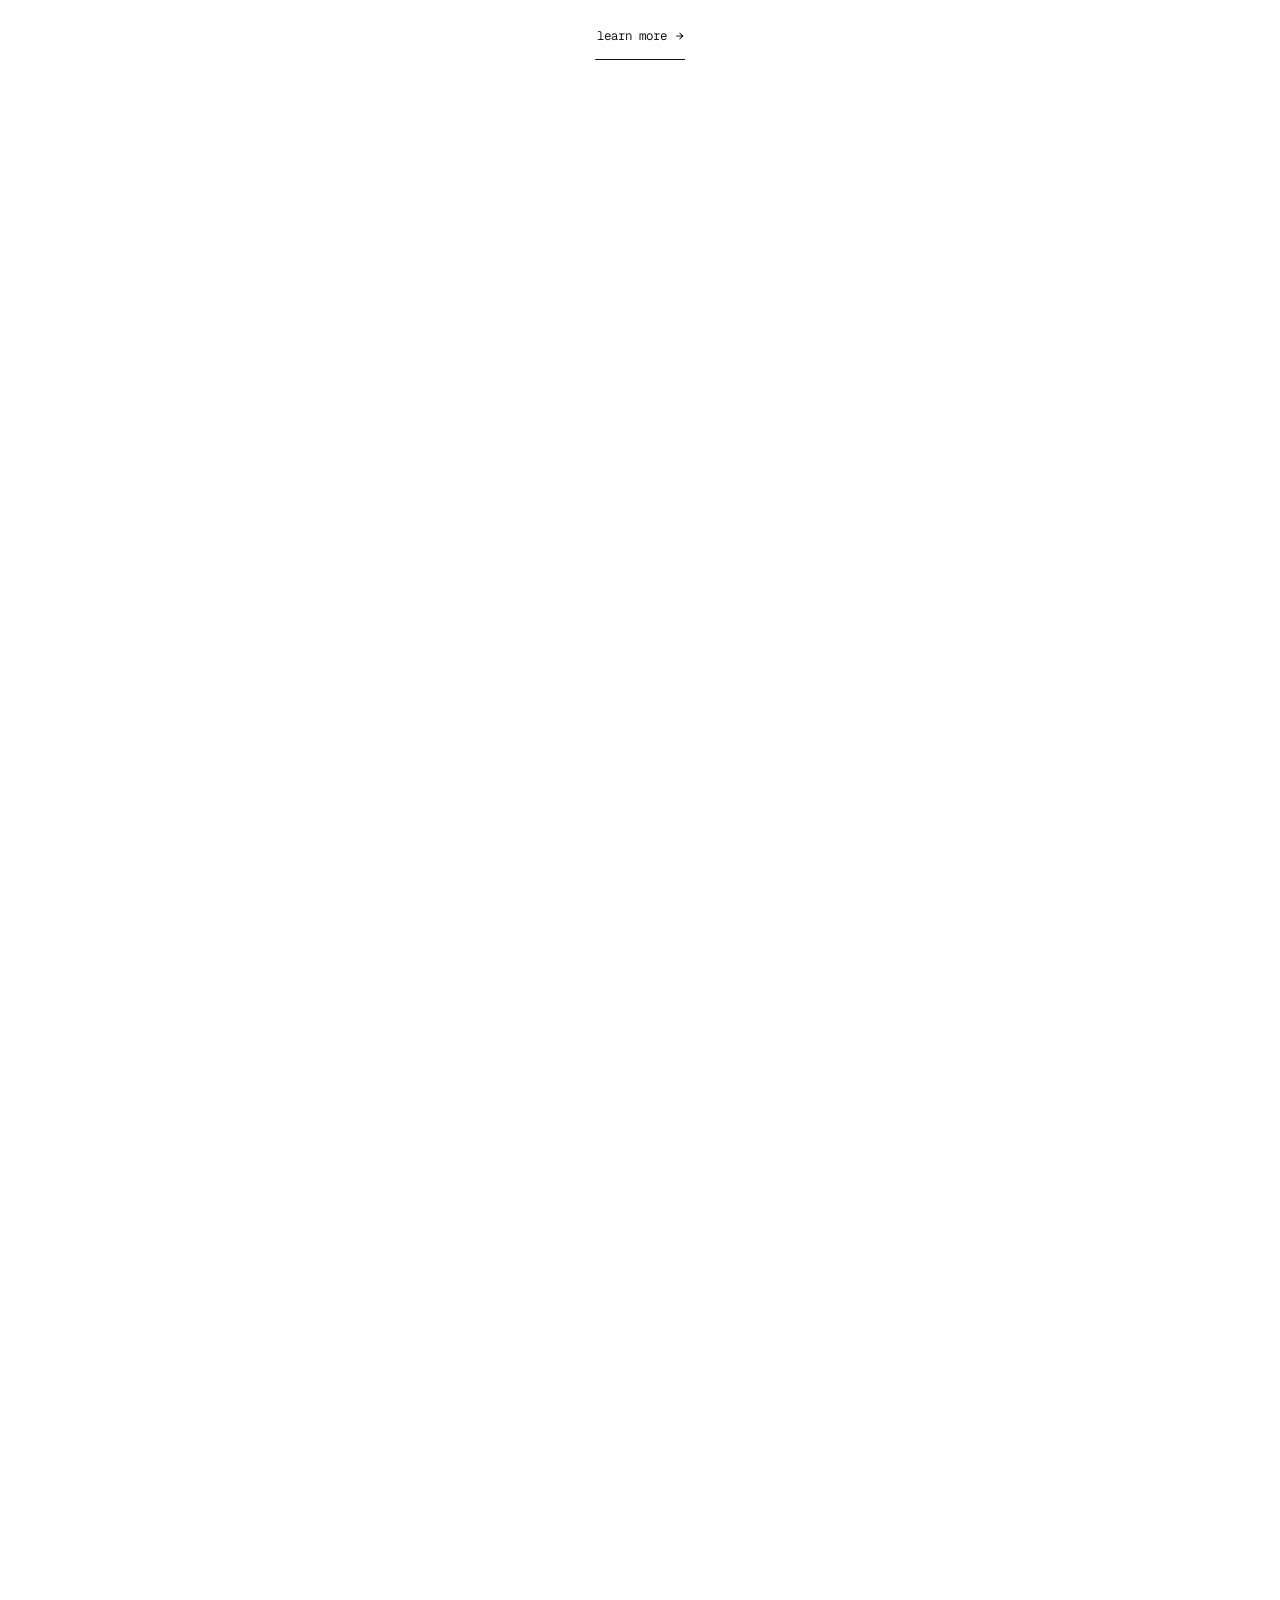
==== commit 517ca53a: "Publish the accepted research and the current site. Drop the games and Harvard SEAS, host the VeriCo" ====
--- a/index.html
+++ b/index.html
@@ -5,28 +5,29 @@
     <meta name="viewport" content="width=device-width, initial-scale=1.0" />
     <meta name="theme-color" content="#ffffff" />
     <!-- seo:start -->
-    <title>nithilan karthik — systems, gtm, engineering, project origin</title>
-    <meta name="description" content="nithilan karthik builds systems that make existing intelligence more useful at scale. Co-founder of managent and Project Origin. Experience at DevRev (GTM/partnerships) and HaiIntel (forward deployed engineering)." />
+    <title>nithilan karthik — systems, gtm, engineering, origin student founders</title>
+    <meta name="description" content="nithilan karthik builds systems that maximize existing intelligence. Co-founder of managent and Origin Student Founders. Experience at DevRev (GTM/partnerships) and HaiIntel (forward deployed engineering)." />
     <meta name="author" content="nithilan karthik" />
-    <meta name="keywords" content="nithilan karthik, Nithilan Karthik, Project Origin, DevRev, HaiIntel, immigrant entrepreneurship, GTM, forward deployed engineering" />
+    <meta name="keywords" content="nithilan karthik, Nithilan Karthik, Origin Student Founders, DevRev, HaiIntel, immigrant entrepreneurship, GTM, forward deployed engineering" />
     <meta name="robots" content="index, follow, max-image-preview:large, max-snippet:-1, max-video-preview:-1" />
     <meta name="googlebot" content="index, follow" />
     <link rel="canonical" href="https://nithilankarthik.com/" />
     <link rel="author" href="https://www.linkedin.com/in/nithilan-karthik-24bb622b1" />
     <link rel="me" href="https://www.linkedin.com/in/nithilan-karthik-24bb622b1" />
+    <link rel="me" href="https://originstudentfounders.org" />
     <meta property="og:type" content="profile" />
     <meta property="og:site_name" content="nithilan karthik" />
     <meta property="og:locale" content="en_US" />
-    <meta property="og:title" content="nithilan karthik — systems, gtm, engineering, project origin" />
-    <meta property="og:description" content="nithilan karthik builds systems that make existing intelligence more useful at scale. Co-founder of managent and Project Origin. Experience at DevRev (GTM/partnerships) and HaiIntel (forward deployed engineering)." />
+    <meta property="og:title" content="nithilan karthik — systems, gtm, engineering, origin student founders" />
+    <meta property="og:description" content="nithilan karthik builds systems that maximize existing intelligence. Co-founder of managent and Origin Student Founders. Experience at DevRev (GTM/partnerships) and HaiIntel (forward deployed engineering)." />
     <meta property="og:url" content="https://nithilankarthik.com/" />
     <meta property="og:image" content="https://nithilankarthik.com/og.png" />
     <meta property="og:image:width" content="1200" />
     <meta property="og:image:height" content="630" />
     <meta property="og:image:alt" content="nithilan karthik" />
     <meta name="twitter:card" content="summary_large_image" />
-    <meta name="twitter:title" content="nithilan karthik — systems, gtm, engineering, project origin" />
-    <meta name="twitter:description" content="nithilan karthik builds systems that make existing intelligence more useful at scale. Co-founder of managent and Project Origin. Experience at DevRev (GTM/partnerships) and HaiIntel (forward deployed engineering)." />
+    <meta name="twitter:title" content="nithilan karthik — systems, gtm, engineering, origin student founders" />
+    <meta name="twitter:description" content="nithilan karthik builds systems that maximize existing intelligence. Co-founder of managent and Origin Student Founders. Experience at DevRev (GTM/partnerships) and HaiIntel (forward deployed engineering)." />
     <meta name="twitter:image" content="https://nithilankarthik.com/og.png" />
     <meta name="twitter:image:alt" content="nithilan karthik" />
     <script type="application/ld+json">
@@ -39,7 +40,7 @@
       "url": "https://nithilankarthik.com/",
       "name": "nithilan karthik",
       "email": "nithilan@managent.tech",
-      "description": "nithilan karthik is co-founder of managent, the control plane for AI coding agent fleets (Slack for AI agents), and co-founder of Project Origin. Experience in B2B GTM at DevRev and forward deployed engineering at HaiIntel.",
+      "description": "nithilan karthik is co-founder of managent, the control plane for AI coding agent fleets (Slack for AI agents), and co-founder of Origin Student Founders. Experience in B2B GTM at DevRev and forward deployed engineering at HaiIntel.",
       "inLanguage": "en",
       "publisher": {
         "@id": "https://nithilankarthik.com/#person"
@@ -61,9 +62,7 @@
       "url": "https://nithilankarthik.com/",
       "mainEntityOfPage": "https://nithilankarthik.com/",
       "image": "https://nithilankarthik.com/og.png",
-      "email": "mailto:nithilan@managent.tech",
-      "birthDate": "2009",
-      "description": "nithilan karthik is co-founder of managent, the control plane for AI coding agent fleets (Slack for AI agents), and co-founder of Project Origin. Experience in B2B GTM at DevRev and forward deployed engineering at HaiIntel.",
+      "description": "nithilan karthik is co-founder of managent, the control plane for AI coding agent fleets (Slack for AI agents), and co-founder of Origin Student Founders. Experience in B2B GTM at DevRev and forward deployed engineering at HaiIntel.",
       "jobTitle": [
         "Founder",
         "GTM",
@@ -78,11 +77,12 @@
         "AI systems",
         "forward deployed engineering",
         "immigrant entrepreneurship",
-        "Project Origin",
+        "Origin Student Founders",
         "cricket"
       ],
       "sameAs": [
-        "https://www.linkedin.com/in/nithilan-karthik-24bb622b1"
+        "https://www.linkedin.com/in/nithilan-karthik-24bb622b1",
+        "https://originstudentfounders.org"
       ],
       "founder": [
         {
@@ -96,8 +96,8 @@
         },
         {
           "@type": "Organization",
-          "@id": "https://nithilankarthik.com/#project-origin",
-          "name": "Project Origin",
+          "name": "Origin Student Founders",
+          "url": "https://originstudentfounders.org",
           "description": "Bootcamp and learning platform making entrepreneurship accessible for immigrant students."
         }
       ],
@@ -106,30 +106,14 @@
           "@id": "https://www.managent.tech/#organization"
         },
         {
-          "@id": "https://nithilankarthik.com/#project-origin"
+          "@type": "Organization",
+          "name": "Origin Student Founders",
+          "url": "https://originstudentfounders.org"
         }
       ],
       "affiliation": [
         {
-          "@id": "https://www.managent.tech/#organization"
-        },
-        {
-          "@type": "CollegeOrUniversity",
-          "@id": "https://seas.harvard.edu/#organization",
-          "name": "Harvard John A. Paulson School of Engineering and Applied Sciences",
-          "alternateName": "Harvard SEAS",
-          "url": "https://seas.harvard.edu",
-          "sameAs": "https://en.wikipedia.org/wiki/Harvard_John_A._Paulson_School_of_Engineering_and_Applied_Sciences",
-          "parentOrganization": {
-            "@type": "CollegeOrUniversity",
-            "name": "Harvard University",
-            "url": "https://www.harvard.edu",
-            "sameAs": "https://en.wikipedia.org/wiki/Harvard_University"
-          }
-        },
-        {
-          "@type": "ResearchOrganization",
-          "@id": "https://lids.mit.edu/#organization",
+          "@type": "Organization",
           "name": "MIT Laboratory for Information and Decision Systems",
           "alternateName": "MIT LIDS",
           "url": "https://lids.mit.edu",
@@ -148,8 +132,8 @@
       "@type": "WebPage",
       "@id": "https://nithilankarthik.com/#webpage",
       "url": "https://nithilankarthik.com/",
-      "name": "nithilan karthik — systems, gtm, engineering, project origin",
-      "description": "nithilan karthik builds systems that make existing intelligence more useful at scale. Co-founder of managent and Project Origin. Experience at DevRev (GTM/partnerships) and HaiIntel (forward deployed engineering).",
+      "name": "nithilan karthik — systems, gtm, engineering, origin student founders",
+      "description": "nithilan karthik builds systems that maximize existing intelligence. Co-founder of managent and Origin Student Founders. Experience at DevRev (GTM/partnerships) and HaiIntel (forward deployed engineering).",
       "isPartOf": {
         "@id": "https://nithilankarthik.com/#website"
       },
@@ -192,6 +176,7 @@
       <div class="brand-block">
       <a class="brand" href="index.html">nithilan karthik</a>
       <a class="mail-inline" href="mailto:nithilan@managent.tech">nithilan@managent.tech</a>
+      <a class="updates" href="research.html#vericodegen"><span class="dot" aria-hidden="true"></span>UPDATES: new research</a>
     </div>
       <nav aria-label="Highlights">
         <div class="nav">
@@ -212,7 +197,7 @@
           <h1 id="thesis-title">The most interesting problems are rarely about making people or machines more intelligent, or even faster.</h1>
           <div>
             <p class="lede">
-              They’re about designing systems that make existing intelligence more useful at scale.
+              They’re about designing systems that maximize existing intelligence.
             </p>
             <button class="cue" type="button">
               scroll
@@ -235,12 +220,12 @@
                 </div>
               </div>
               <div class="panel" style="opacity: 0" aria-hidden="true">
-                <img class="logo" src="photos/seas.svg" alt="Harvard SEAS." />
-              </div>
-              <div class="panel" style="opacity: 0" aria-hidden="true">
-                <div class="frame has-image" style="--wash: #000">
-                  <img src="photos/experience-left.png" alt="The Haiintel mark." />
-                </div>
+                <div class="frame has-image" style="--wash: #111">
+                  <img src="photos/managent-right.png" alt="The managent mark." />
+                </div>
+              </div>
+              <div class="panel" style="opacity: 0" aria-hidden="true">
+                <img class="logo" src="photos/devrev.png" alt="The DevRev mark." />
               </div>
               <div class="panel" style="opacity: 0" aria-hidden="true">
                 <div class="frame has-image" style="--wash: #1a1a1a">
@@ -278,7 +263,9 @@
                 <img class="logo" src="photos/lids.svg" alt="MIT LIDS." />
               </div>
               <div class="panel" style="opacity: 0" aria-hidden="true">
-                <img class="logo" src="photos/devrev.png" alt="The DevRev mark." />
+                <div class="frame has-image" style="--wash: #000">
+                  <img src="photos/experience-left.png" alt="The HaiIntel mark." />
+                </div>
               </div>
               <div class="panel" style="opacity: 0" aria-hidden="true">
                 <div class="frame has-image" style="--wash: #111">
@@ -311,37 +298,37 @@
         <article>
           <p class="kicker">origin</p>
           <h2>managent</h2>
-          <p class="caption">The work as it stands.</p>
+          <p class="caption">Slack for AI agents. 5 design partners, 200+ engineers.</p>
           <a class="more" href="managent.html">learn more <span class="arrow">→</span></a>
         </article>
         <article>
           <p class="kicker">question</p>
           <h2>research</h2>
-          <p class="caption">The problem, before it had an answer.</p>
+          <p class="caption">Accepted to NeurIPS 2026 VeriCodeGen.</p>
           <a class="more" href="research.html">learn more <span class="arrow">→</span></a>
         </article>
         <article>
           <p class="kicker">then</p>
           <h2>experience</h2>
-          <p class="caption">Rooms and roles that shaped the way you work.</p>
+          <p class="caption">DevRev, then HaiIntel.</p>
           <a class="more" href="experience.html">learn more <span class="arrow">→</span></a>
         </article>
         <article>
           <p class="kicker">for whom</p>
           <h2>social impact</h2>
-          <p class="caption">Someone the work was actually for.</p>
+          <p class="caption">Origin Student Founders.</p>
           <a class="more" href="social-impact.html">learn more <span class="arrow">→</span></a>
         </article>
         <article>
           <p class="kicker">off hours</p>
           <h2>passions</h2>
-          <p class="caption">What you return to when the work is done.</p>
+          <p class="caption">Philosophy, travel, cricket.</p>
           <a class="more" href="passions.html">learn more <span class="arrow">→</span></a>
         </article>
         <article>
           <p class="kicker">held</p>
           <h2>beliefs</h2>
-          <p class="caption">A line you actually believe.</p>
+          <p class="caption">Opinions I’d actually defend.</p>
           <a class="more" href="beliefs.html">learn more <span class="arrow">→</span></a>
         </article>
       </section>
@@ -351,8 +338,10 @@
         <p>
           nithilan karthik is the co-founder of
           <a href="https://www.managent.tech">managent</a>,
-          a control plane for AI coding agent fleets, also known as Slack for AI agents.
-          He co-founded Project Origin,
+          a control plane for AI coding agent fleets, also known as Slack for AI agents,
+          with 5 design partners and 200+ engineers using it.
+          He co-founded
+          <a href="https://originstudentfounders.org">Origin Student Founders</a>,
           an immigrant entrepreneurship initiative, and has experience in B2B GTM at DevRev
           and forward deployed engineering at HaiIntel.
           Reach him at
@@ -360,7 +349,6 @@
         </p>
       </section>
     </main>
-    <a class="chip" href="games.html">let's play a game</a>
     <script src="reel.js" defer></script>
   </body>
 </html>
--- a/styles.css
+++ b/styles.css
@@ -111,10 +111,12 @@
   z-index: 20;
   display: flex;
   justify-content: space-between;
-  align-items: flex-end;
+  align-items: flex-start;
   gap: 24px;
-  padding: 22px 28px 18px;
-  background: linear-gradient(to bottom, rgba(255, 255, 255, 0.96), rgba(255, 255, 255, 0));
+  padding: 22px 28px 16px;
+  background: rgba(255, 255, 255, 0.94);
+  backdrop-filter: blur(12px);
+  -webkit-backdrop-filter: blur(12px);
 }
 
 .header nav {
@@ -674,7 +676,7 @@
 .thread {
   padding: 36px 0;
   border-top: 1px solid var(--line);
-  scroll-margin-top: 96px;
+  scroll-margin-top: 148px;
   animation: rise 900ms cubic-bezier(0.16, 1, 0.3, 1) both;
 }
 
@@ -698,6 +700,11 @@
   letter-spacing: -0.03em;
   line-height: 1.1;
   color: var(--ink);
+}
+
+.thread h2.long {
+  font-size: clamp(1.12rem, 2.05vw, 1.38rem);
+  line-height: 1.32;
 }
 
 .thread .prose {
@@ -843,12 +850,107 @@
   }
 }
 
+.updates {
+  position: relative;
+  z-index: 1;
+  display: inline-flex;
+  align-items: center;
+  gap: 8px;
+  margin-top: 2px;
+  padding: 7px 10px;
+  background: #111;
+  color: #fff;
+  text-decoration: none;
+  font-size: 0.68rem;
+  line-height: 1;
+  letter-spacing: 0.04em;
+  animation: notice 2.8s ease-out infinite;
+}
+
+.updates:hover,
+.updates:focus-visible {
+  background: #000;
+}
+
+.updates .dot {
+  width: 6px;
+  height: 6px;
+  border-radius: 50%;
+  background: #fff;
+  flex: 0 0 auto;
+}
+
+.venue {
+  margin: -6px 0 16px;
+  font-size: 0.75rem;
+  color: var(--muted);
+}
+
+.paper {
+  margin-top: 18px;
+  border: 1px solid var(--line);
+  background: #fafafa;
+}
+
+.paper-open {
+  display: flex;
+  align-items: center;
+  justify-content: space-between;
+  gap: 12px;
+  padding: 10px 12px;
+  border-bottom: 1px solid var(--line);
+  background: #fff;
+  color: var(--ink);
+  text-decoration: none;
+  font-size: 0.75rem;
+}
+
+.paper-open a {
+  color: inherit;
+  text-decoration: none;
+}
+
+.paper-open .arrow {
+  display: inline-block;
+  transition: transform 420ms cubic-bezier(0.16, 1, 0.3, 1);
+}
+
+.paper-open:hover .arrow,
+.paper-open:focus-visible .arrow {
+  transform: translateX(4px);
+}
+
+.paper object,
+.paper iframe {
+  display: block;
+  width: 100%;
+  height: min(78vh, 820px);
+  border: 0;
+  background: #fff;
+}
+
+@keyframes notice {
+  0% {
+    box-shadow: 0 0 0 0 rgba(17, 17, 17, 0.28);
+  }
+  70% {
+    box-shadow: 0 0 0 9px rgba(17, 17, 17, 0);
+  }
+  100% {
+    box-shadow: 0 0 0 0 rgba(17, 17, 17, 0);
+  }
+}
+
 @media (max-width: 980px) {
   .header {
     flex-direction: column;
     align-items: stretch;
-    gap: 10px;
-    padding: 16px 18px 12px;
+    gap: 12px;
+    padding: 14px 16px 12px;
+    background: rgba(255, 255, 255, 0.96);
+    border-bottom: 1px solid var(--line);
+    backdrop-filter: blur(10px);
+    -webkit-backdrop-filter: blur(10px);
   }
 
   .header nav {
@@ -856,26 +958,31 @@
     margin-left: 0;
   }
 
+  .brand {
+    font-size: 0.8rem;
+  }
+
+  .mail-inline {
+    font-size: 0.66rem;
+  }
+
   .nav {
     width: 100%;
-    justify-content: space-between;
-    gap: 6px;
-    overflow-x: auto;
-    scrollbar-width: none;
+    justify-content: flex-start;
+    flex-wrap: wrap;
+    column-gap: 14px;
+    row-gap: 10px;
+    overflow: visible;
     padding-bottom: 2px;
   }
 
   .nav a {
-    font-size: 0.52rem;
-    letter-spacing: 0;
-  }
-
-  .nav::-webkit-scrollbar {
-    display: none;
+    font-size: 0.72rem;
+    flex: 0 0 auto;
   }
 
   .thesis {
-    padding: 18vh 22px 12vh;
+    padding: 176px 22px 10vh;
   }
 
   .thesis-grid {
@@ -938,8 +1045,26 @@
     grid-template-columns: 1fr;
   }
 
+  .detail {
+    padding-top: 200px;
+  }
+
   .sticky {
-    padding-top: 72px;
+    padding-top: 164px;
+  }
+
+  .thread {
+    scroll-margin-top: 196px;
+  }
+
+  .copy,
+  .threads {
+    width: min(680px, calc(100% - 40px));
+  }
+
+  .paper object,
+  .paper iframe {
+    height: 70vh;
   }
 }
 
@@ -970,237 +1095,3 @@
   left: 28px;
   z-index: 20;
 }
-
-.chip {
-  position: fixed;
-  left: 16px;
-  bottom: 16px;
-  z-index: 30;
-  padding: 8px 10px;
-  background: #fff;
-  color: var(--ink);
-  border: 1px solid var(--ink);
-  text-decoration: none;
-  font-size: 0.75rem;
-  line-height: 1;
-}
-
-.chip:hover,
-.chip:focus-visible {
-  background: var(--ink);
-  color: #fff;
-}
-
-.game,
-.games {
-  min-height: 100dvh;
-  padding: 18vh 8vw 12vh;
-}
-
-.game h1,
-.games h1 {
-  margin: 0 0 8px;
-  font-size: clamp(1.6rem, 4vw, 2.2rem);
-  font-weight: 400;
-  letter-spacing: -0.04em;
-}
-
-.game-note,
-.games p {
-  margin: 0;
-  color: var(--caption);
-  max-width: 42ch;
-}
-
-.game-list {
-  margin-top: 36px;
-  display: grid;
-  gap: 0;
-  max-width: 520px;
-  border-top: 1px solid var(--line);
-}
-
-.game-list a {
-  display: grid;
-  gap: 4px;
-  padding: 16px 0;
-  border-bottom: 1px solid var(--line);
-  text-decoration: none;
-}
-
-.game-list strong {
-  font-weight: 400;
-  color: var(--ink);
-}
-
-.game-list span {
-  color: var(--caption);
-  font-size: 0.82rem;
-}
-
-.game-list a:hover strong {
-  text-decoration: underline;
-  text-underline-offset: 3px;
-}
-
-.status {
-  min-height: 1.4em;
-  margin: 18px 0;
-  color: var(--ink);
-}
-
-.score {
-  margin: 14px 0 0;
-  color: var(--caption);
-}
-
-.row {
-  display: flex;
-  flex-wrap: wrap;
-  gap: 8px;
-  margin-top: 8px;
-}
-
-.game-btn,
-.pad,
-.dir {
-  font: inherit;
-  font-size: 0.82rem;
-  background: #fff;
-  color: var(--ink);
-  border: 1px solid var(--ink);
-  padding: 8px 12px;
-  cursor: pointer;
-}
-
-.game-btn:hover,
-.dir:hover,
-.pad:hover {
-  background: var(--ink);
-  color: #fff;
-}
-
-.game-btn:disabled,
-.pad:disabled {
-  opacity: 0.35;
-  cursor: default;
-  background: #fff;
-  color: var(--ink);
-}
-
-.game-btn[hidden] {
-  display: none;
-}
-
-.hand {
-  display: flex;
-  gap: 8px;
-  min-height: 78px;
-  align-items: center;
-  margin: 8px 0 16px;
-}
-
-.card {
-  width: 48px;
-  height: 68px;
-  border: 1px solid #111;
-  background: #fff;
-  color: #111;
-  display: flex;
-  flex-direction: column;
-  justify-content: space-between;
-  padding: 5px 6px 6px;
-  line-height: 1;
-  flex: 0 0 auto;
-}
-
-.card.red {
-  color: #d0122d;
-}
-
-.card .rank {
-  font-size: 13px;
-}
-
-.card .suit {
-  align-self: flex-end;
-  font-family: "Apple Symbols", "Segoe UI Symbol", "Noto Sans Symbols 2", sans-serif;
-  font-size: 15px;
-}
-
-.card.back {
-  background: repeating-linear-gradient(
-    -45deg,
-    #111 0 1px,
-    #fff 1px 5px
-  );
-}
-
-.card.back .rank,
-.card.back .suit {
-  visibility: hidden;
-}
-
-.seat {
-  color: var(--caption);
-  font-size: 0.78rem;
-  margin: 0;
-}
-
-.board {
-  display: grid;
-  grid-template-columns: repeat(16, 15px);
-  gap: 1px;
-  width: max-content;
-  background: #dedede;
-  border: 1px solid #111;
-  margin-top: 16px;
-}
-
-.cell {
-  width: 15px;
-  height: 15px;
-  background: #fff;
-}
-
-.cell.on {
-  background: #111;
-}
-
-.cell.food {
-  background: #fff;
-  box-shadow: inset 0 0 0 4px #111;
-}
-
-.dirs {
-  display: grid;
-  grid-template-columns: 44px 44px 44px;
-  grid-template-areas:
-    ". up ."
-    "left down right";
-  gap: 6px;
-  margin-top: 16px;
-  width: max-content;
-}
-
-.dir.up { grid-area: up; }
-.dir.left { grid-area: left; }
-.dir.down { grid-area: down; }
-.dir.right { grid-area: right; }
-
-.pads {
-  display: grid;
-  grid-template-columns: 88px 88px;
-  gap: 8px;
-  margin-top: 16px;
-}
-
-.pad {
-  height: 88px;
-  padding: 0;
-}
-
-.pad.lit {
-  background: #111;
-  color: #fff;
-}
